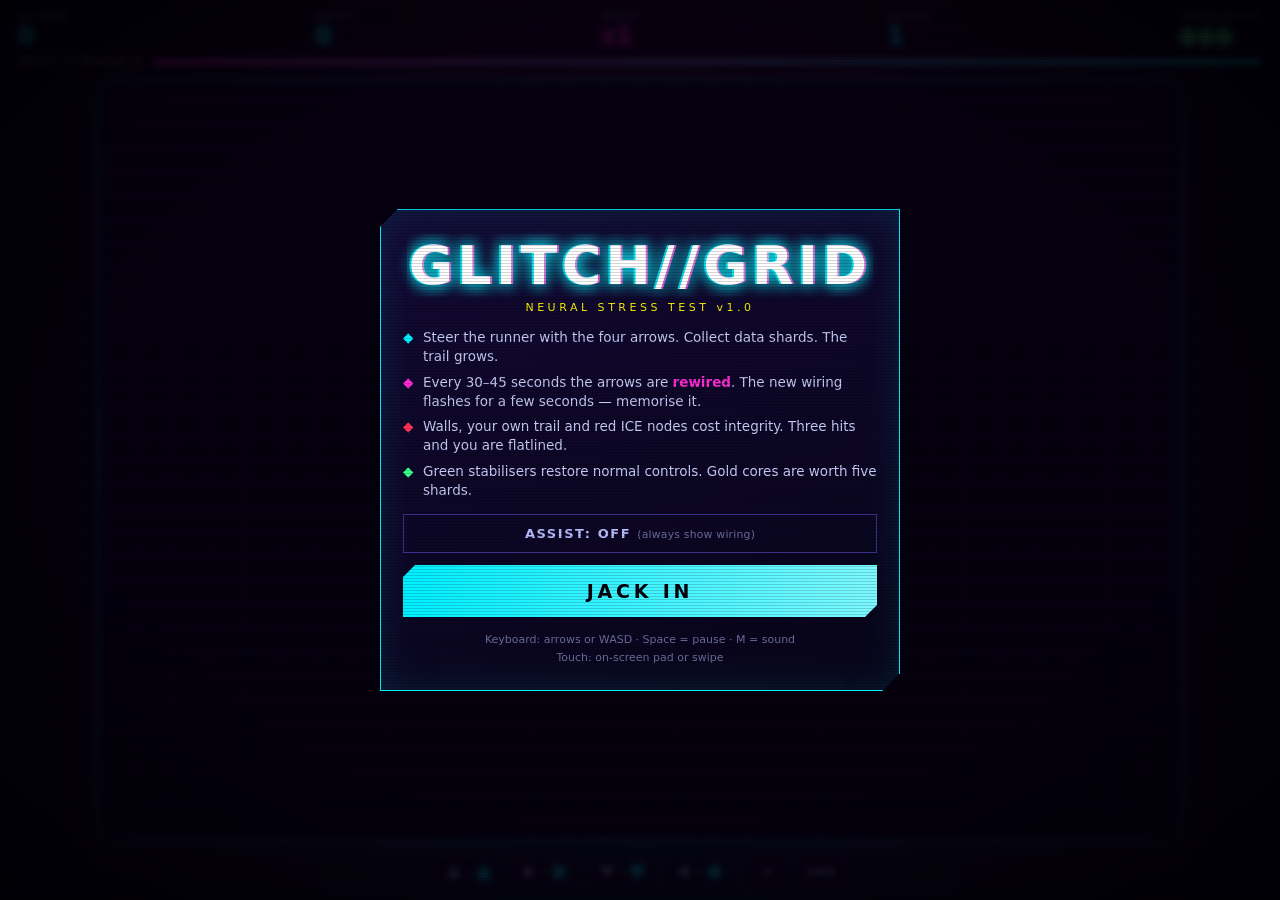
==== index.html @ 8e41fc2e "Add GLITCH//GRID, a cyberpunk grid-runner with scrambling controls Web-based Snake-like game: four-a" ====
<!DOCTYPE html>
<html lang="en">
<head>
<meta charset="utf-8">
<meta name="viewport" content="width=device-width, initial-scale=1, maximum-scale=1, user-scalable=no, viewport-fit=cover">
<meta name="theme-color" content="#05010d">
<meta name="apple-mobile-web-app-capable" content="yes">
<meta name="mobile-web-app-capable" content="yes">
<meta name="apple-mobile-web-app-status-bar-style" content="black-translucent">
<meta name="description" content="A cyberpunk grid-runner stress test: collect data shards while your controls get scrambled every 30 to 45 seconds.">
<title>GLITCH//GRID</title>
<link rel="icon" href="data:image/svg+xml,%3Csvg xmlns='http://www.w3.org/2000/svg' viewBox='0 0 32 32'%3E%3Crect width='32' height='32' fill='%2305010d'/%3E%3Cpath d='M16 4 28 16 16 28 4 16Z' fill='none' stroke='%2300f0ff' stroke-width='3'/%3E%3Crect x='13' y='13' width='6' height='6' fill='%23ff2bd6'/%3E%3C/svg%3E">
<link rel="stylesheet" href="style.css">
</head>
<body>
<div id="app">
  <header id="hud">
    <div class="stats">
      <div class="stat"><span class="lbl">SCORE</span><span class="val" id="score">0</span></div>
      <div class="stat"><span class="lbl">BEST</span><span class="val" id="best">0</span></div>
      <div class="stat"><span class="lbl">MULT</span><span class="val mag" id="mult">x1</span></div>
      <div class="stat"><span class="lbl">LEVEL</span><span class="val" id="level">1</span></div>
      <div class="stat"><span class="lbl">INTEGRITY</span><span class="val" id="lives" aria-label="lives"><i></i><i></i><i></i></span></div>
    </div>
    <div class="scramble" id="scrambleBox">
      <span class="lbl" id="scrambleLbl">NEXT SCRAMBLE</span>
      <div class="bar"><div id="scrambleBar"></div></div>
    </div>
  </header>

  <div id="main">
    <div id="stage">
      <canvas id="game" aria-label="Game board"></canvas>
      <div id="banner" aria-live="polite"></div>
    </div>

    <div id="controls">
      <div id="legend" aria-label="Current control mapping"></div>
      <div id="pad">
        <button class="pb" data-d="0" style="grid-area:u" aria-label="Up arrow"></button>
        <button class="pb" data-d="3" style="grid-area:l" aria-label="Left arrow"></button>
        <button class="pb" data-d="1" style="grid-area:r" aria-label="Right arrow"></button>
        <button class="pb" data-d="2" style="grid-area:d" aria-label="Down arrow"></button>
        <div class="hub" style="grid-area:c"></div>
      </div>
      <div id="sys">
        <button id="btnPause" class="sb" aria-label="Pause">II</button>
        <button id="btnMute" class="sb" aria-label="Toggle sound">SND</button>
      </div>
    </div>
  </div>

  <section id="ovTitle" class="overlay show">
    <div class="panel">
      <h1 class="glitch" data-t="GLITCH//GRID">GLITCH//GRID</h1>
      <p class="tag">NEURAL STRESS TEST v1.0</p>
      <ul class="how">
        <li><b class="cy">◆</b> Steer the runner with the four arrows. Collect data shards. The trail grows.</li>
        <li><b class="mg">◆</b> Every 30–45 seconds the arrows are <em>rewired</em>. The new wiring flashes for a few seconds — memorise it.</li>
        <li><b class="rd">◆</b> Walls, your own trail and red ICE nodes cost integrity. Three hits and you are flatlined.</li>
        <li><b class="gr">◆</b> Green stabilisers restore normal controls. Gold cores are worth five shards.</li>
      </ul>
      <button id="btnAssist" class="toggle" aria-pressed="false">ASSIST: OFF <small>(always show wiring)</small></button>
      <button id="btnStart" class="cta">JACK IN</button>
      <p class="keys">Keyboard: arrows or WASD · Space = pause · M = sound<br>Touch: on-screen pad or swipe</p>
    </div>
  </section>

  <section id="ovPause" class="overlay">
    <div class="panel small">
      <h2>PAUSED</h2>
      <button id="btnResume" class="cta">RESUME</button>
      <button id="btnQuit" class="toggle">ABORT RUN</button>
    </div>
  </section>

  <section id="ovOver" class="overlay">
    <div class="panel small">
      <h2 class="glitch rd" data-t="FLATLINED">FLATLINED</h2>
      <p id="newBest" class="newbest">NEW BEST</p>
      <dl class="res">
        <dt>SCORE</dt><dd id="rScore">0</dd>
        <dt>BEST</dt><dd id="rBest">0</dd>
        <dt>SHARDS</dt><dd id="rShards">0</dd>
        <dt>SCRAMBLES SURVIVED</dt><dd id="rScr">0</dd>
        <dt>TIME</dt><dd id="rTime">0:00</dd>
      </dl>
      <button id="btnAgain" class="cta">RUN AGAIN</button>
      <button id="btnMenu" class="toggle">MAIN MENU</button>
    </div>
  </section>
</div>
<div id="fx" aria-hidden="true"></div>
<script src="game.js"></script>
</body>
</html>
---- style.css ----
:root {
  --bg: #05010d;
  --panel: #0b0620;
  --cy: #00f0ff;
  --mg: #ff2bd6;
  --yl: #f9f002;
  --gr: #39ff88;
  --rd: #ff3355;
  --dim: #6b6f9c;
  --font: "Segoe UI", system-ui, -apple-system, Roboto, "Helvetica Neue", Arial, sans-serif;
}

* { box-sizing: border-box; -webkit-tap-highlight-color: transparent; }

html, body {
  margin: 0; height: 100%; overflow: hidden;
  background: var(--bg); color: #dfe6ff;
  font-family: var(--font);
  overscroll-behavior: none;
  -webkit-user-select: none; user-select: none;
  -webkit-touch-callout: none;
  -webkit-text-size-adjust: 100%; text-size-adjust: 100%;
}

button { font-family: var(--font); color: inherit; cursor: pointer; touch-action: manipulation; }

#app {
  position: fixed; left: 0; top: 0; width: 100%;
  height: 100vh; height: 100dvh;
  display: flex; flex-direction: column;
  padding: env(safe-area-inset-top) env(safe-area-inset-right) env(safe-area-inset-bottom) env(safe-area-inset-left);
  background:
    radial-gradient(ellipse at 50% -10%, rgba(255, 43, 214, .16), transparent 55%),
    radial-gradient(ellipse at 50% 110%, rgba(0, 240, 255, .14), transparent 55%),
    var(--bg);
}

/* ---------- HUD ---------- */
#hud { flex: none; padding: 6px 10px 4px; touch-action: none; }
.stats { display: flex; justify-content: space-between; gap: 6px; }
.stat { display: flex; flex-direction: column; min-width: 0; }
.lbl { font-size: 9px; letter-spacing: .16em; color: var(--dim); font-weight: 600; white-space: nowrap; }
.val {
  font-size: 18px; font-weight: 700; line-height: 1.15; color: var(--cy);
  text-shadow: 0 0 8px rgba(0, 240, 255, .7); font-variant-numeric: tabular-nums;
}
.val.mag { color: var(--mg); text-shadow: 0 0 8px rgba(255, 43, 214, .7); }
#lives { display: flex; gap: 4px; align-items: center; height: 21px; }
#lives i {
  width: 12px; height: 12px; transform: rotate(45deg);
  background: var(--gr); box-shadow: 0 0 8px var(--gr); transition: all .25s;
}
#lives i.off { background: transparent; box-shadow: none; outline: 1px solid #3a3d5c; outline-offset: -1px; }

.scramble { display: flex; align-items: center; gap: 8px; margin-top: 4px; }
.scramble .bar { flex: 1; height: 6px; background: #17123a; overflow: hidden; clip-path: polygon(4px 0, 100% 0, calc(100% - 4px) 100%, 0 100%); }
#scrambleBar {
  height: 100%; width: 100%; transform-origin: left center;
  background: linear-gradient(90deg, var(--mg), var(--cy));
}
.scramble.warn .lbl { color: var(--yl); animation: blink .3s steps(2) infinite; }
.scramble.warn #scrambleBar { background: var(--yl); }

/* ---------- Main ---------- */
#main { flex: 1; min-height: 0; display: flex; flex-direction: column; touch-action: none; }
#stage {
  flex: 1; min-height: 0; min-width: 0; position: relative;
  display: flex; align-items: center; justify-content: center;
  padding: 4px;
}
#game {
  display: block; background: #07031a;
  box-shadow: 0 0 0 1px rgba(0, 240, 255, .55), 0 0 22px rgba(0, 240, 255, .28), 0 0 60px rgba(255, 43, 214, .12);
}
#stage.warn #game { animation: warnBorder .3s steps(2) infinite; }
#stage.glitching #game { animation: chroma .5s steps(6) 1; }

#banner {
  position: absolute; left: 0; right: 0; top: 18%; text-align: center; pointer-events: none;
  font-size: clamp(18px, 5.6vw, 40px); font-weight: 800; letter-spacing: .12em;
  color: #fff; opacity: 0;
  text-shadow: 2px 0 var(--mg), -2px 0 var(--cy), 0 0 18px rgba(255, 43, 214, .8);
}
#banner small { display: block; font-size: .45em; letter-spacing: .2em; color: var(--yl); margin-top: 4px; text-shadow: none; }
#banner.show { animation: bannerIn 2.2s ease-out 1 both; }

/* ---------- Controls ---------- */
#controls {
  flex: none; display: flex; align-items: center; justify-content: center; gap: 14px;
  padding: 6px 10px 8px;
}
#legend { display: flex; gap: 8px; flex-wrap: wrap; justify-content: center; }
.chip {
  display: flex; align-items: center; gap: 3px; padding: 3px 6px;
  border: 1px solid #2a2460; background: rgba(11, 6, 32, .8);
  font-size: 12px; color: var(--dim); font-weight: 700;
}
.chip svg { width: 14px; height: 14px; fill: #8d92c4; flex: none; }
.chip svg.out { fill: var(--cy); filter: drop-shadow(0 0 4px var(--cy)); }
.chip.changed svg.out { fill: var(--mg); filter: drop-shadow(0 0 4px var(--mg)); }
.chip .q { width: 14px; text-align: center; color: var(--mg); }
#legend.flash .chip { animation: chipFlash .5s steps(4) 2; }

#pad {
  display: none;
  grid-template-areas: ". u ." "l c r" ". d .";
  grid-template-columns: repeat(3, var(--pb)); grid-template-rows: repeat(3, var(--pb));
  gap: 4px; --pb: clamp(48px, 16.5vw, 68px);
}
body.touch #pad { display: grid; }
.pb {
  border: 1px solid var(--cy); background: rgba(0, 240, 255, .07);
  display: flex; align-items: center; justify-content: center; padding: 0;
  clip-path: polygon(8px 0, 100% 0, 100% calc(100% - 8px), calc(100% - 8px) 100%, 0 100%, 0 8px);
  box-shadow: inset 0 0 12px rgba(0, 240, 255, .25);
  touch-action: none;
}
.pb svg { width: 46%; height: 46%; fill: var(--cy); filter: drop-shadow(0 0 5px var(--cy)); pointer-events: none; }
.pb.hit { background: rgba(255, 43, 214, .4); border-color: var(--mg); }
.pb.hit svg { fill: #fff; }
.hub { border: 1px dashed #2a2460; margin: 22%; transform: rotate(45deg); }

#sys { display: flex; gap: 8px; }
.sb {
  min-width: 44px; height: 40px; padding: 0 8px; font-size: 11px; font-weight: 700; letter-spacing: .08em;
  border: 1px solid #3a2f8a; background: rgba(11, 6, 32, .8); color: #b9bfff;
}
.sb:active, .sb.off { color: var(--dim); border-color: #2a2460; }
.sb.off { text-decoration: line-through; }

/* Touch portrait: legend column | pad | system column */
body.touch #controls { justify-content: space-between; }
body.touch #legend { flex-direction: column; flex-wrap: nowrap; gap: 5px; flex: 1; align-items: flex-start; }
body.touch #sys { flex-direction: column; flex: 1; align-items: flex-end; }

/* Short landscape (phones on their side): board left, controls right */
@media (orientation: landscape) and (max-height: 520px) {
  #hud { padding: 3px 10px 2px; }
  .stats { justify-content: flex-start; gap: 22px; }
  .stat { flex-direction: row; align-items: baseline; gap: 6px; }
  .val { font-size: 15px; }
  #lives { height: 16px; }
  .scramble { margin-top: 1px; }
  #main { flex-direction: row; }
  #controls, body.touch #controls { flex-direction: column; justify-content: center; gap: 8px; padding: 4px 12px; }
  body.touch #legend { flex-direction: row; flex-wrap: wrap; flex: none; justify-content: center; max-width: 130px; }
  body.touch #sys { flex-direction: row; flex: none; }
  #pad { --pb: clamp(44px, 15vh, 60px); }
  .sb { height: 32px; }
  .panel { padding: 14px 18px !important; }
  .how { display: none; }
}

@media (min-width: 900px) and (min-height: 600px) {
  #hud { padding: 10px 18px 6px; }
  .lbl { font-size: 11px; }
  .val { font-size: 24px; }
  #lives { height: 28px; }
  #lives i { width: 14px; height: 14px; }
  .chip { font-size: 15px; padding: 5px 9px; }
  .chip svg { width: 18px; height: 18px; }
}
@media (max-height: 600px) and (orientation: portrait) {
  .how { font-size: 12.5px; }
  .how li { margin: 4px 0; }
  .panel { padding: 16px 16px; }
  .keys { display: none; }
}

/* ---------- Overlays ---------- */
.overlay {
  position: absolute; inset: 0; z-index: 10; display: none;
  align-items: center; justify-content: center; padding: 14px;
  background: rgba(5, 1, 13, .84);
  -webkit-backdrop-filter: blur(3px); backdrop-filter: blur(3px);
  overflow-y: auto; touch-action: pan-y;
}
.overlay.show { display: flex; }
.panel {
  width: min(520px, 100%); margin: auto; padding: 24px 22px; text-align: center;
  background: linear-gradient(160deg, rgba(20, 10, 55, .95), rgba(8, 4, 26, .95));
  border: 1px solid var(--cy);
  clip-path: polygon(18px 0, 100% 0, 100% calc(100% - 18px), calc(100% - 18px) 100%, 0 100%, 0 18px);
  box-shadow: inset 0 0 40px rgba(0, 240, 255, .12);
}
.panel.small { width: min(380px, 100%); }
h1, h2 { margin: 0; font-weight: 800; letter-spacing: .08em; color: #fff; position: relative; display: inline-block; }
h1 { font-size: clamp(30px, 10vw, 54px); }
h2 { font-size: clamp(26px, 8vw, 40px); }
.glitch { text-shadow: 0 0 16px rgba(0, 240, 255, .7); }
.glitch::before, .glitch::after {
  content: attr(data-t); position: absolute; left: 0; top: 0; width: 100%; overflow: hidden;
}
.glitch::before { color: var(--cy); animation: gl1 2.6s infinite steps(1); transform: translateX(-2px); opacity: .8; mix-blend-mode: screen; }
.glitch::after { color: var(--mg); animation: gl2 3.1s infinite steps(1); transform: translateX(2px); opacity: .8; mix-blend-mode: screen; }
h2.rd { color: var(--rd); text-shadow: 0 0 16px rgba(255, 51, 85, .8); }
.tag { margin: 4px 0 14px; font-size: 11px; letter-spacing: .32em; color: var(--yl); }
.how { list-style: none; padding: 0; margin: 0 0 14px; text-align: left; font-size: 13.5px; line-height: 1.4; color: #c5cbf5; }
.how li { margin: 7px 0; padding-left: 20px; position: relative; }
.how li b { position: absolute; left: 0; top: 0; }
.how em { color: var(--mg); font-style: normal; font-weight: 700; }
.cy { color: var(--cy); } .mg { color: var(--mg); } .rd { color: var(--rd); } .gr { color: var(--gr); }

.cta {
  display: block; width: 100%; margin: 12px 0 0; padding: 15px 10px;
  font-size: 19px; font-weight: 800; letter-spacing: .2em; color: #05010d;
  background: linear-gradient(90deg, var(--cy), #7df9ff); border: 0;
  clip-path: polygon(12px 0, 100% 0, 100% calc(100% - 12px), calc(100% - 12px) 100%, 0 100%, 0 12px);
  animation: pulse 1.6s ease-in-out infinite;
}
.cta:active { filter: brightness(1.3); transform: translateY(1px); }
.toggle {
  display: block; width: 100%; margin: 10px 0 0; padding: 11px 10px;
  font-size: 13px; font-weight: 700; letter-spacing: .12em;
  background: transparent; border: 1px solid #3a2f8a; color: #b9bfff;
}
.toggle small { font-weight: 400; letter-spacing: .02em; color: var(--dim); }
.toggle[aria-pressed="true"] { border-color: var(--gr); color: var(--gr); box-shadow: inset 0 0 14px rgba(57, 255, 136, .2); }
.keys { margin: 14px 0 0; font-size: 11px; line-height: 1.6; color: var(--dim); }

.res { display: grid; grid-template-columns: 1fr auto; gap: 6px 14px; margin: 14px 0 4px; text-align: left; }
.res dt { font-size: 11px; letter-spacing: .16em; color: var(--dim); align-self: center; }
.res dd { margin: 0; font-size: 18px; font-weight: 700; color: var(--cy); text-align: right; font-variant-numeric: tabular-nums; }
.newbest { display: none; margin: 6px 0 0; color: var(--yl); font-weight: 800; letter-spacing: .3em; font-size: 13px; animation: blink .5s steps(2) infinite; }
.newbest.show { display: block; }

/* Scanlines + vignette */
#fx {
  position: fixed; inset: 0; pointer-events: none; z-index: 20;
  background:
    repeating-linear-gradient(0deg, rgba(0, 0, 0, .16) 0 1px, transparent 1px 3px),
    radial-gradient(ellipse at center, transparent 60%, rgba(0, 0, 0, .5) 100%);
}

@keyframes blink { 50% { opacity: .25; } }
@keyframes pulse { 50% { box-shadow: 0 0 22px rgba(0, 240, 255, .7); filter: brightness(1.12); } }
@keyframes warnBorder {
  0% { box-shadow: 0 0 0 2px var(--yl), 0 0 26px rgba(249, 240, 2, .6); }
  100% { box-shadow: 0 0 0 2px var(--mg), 0 0 26px rgba(255, 43, 214, .6); }
}
@keyframes chroma {
  0% { transform: translate(3px, 0) skewX(2deg); filter: hue-rotate(90deg) saturate(2); }
  20% { transform: translate(-4px, 1px); filter: hue-rotate(200deg); }
  40% { transform: translate(2px, -2px) skewX(-3deg); filter: invert(.15) hue-rotate(300deg); }
  60% { transform: translate(-2px, 0); filter: hue-rotate(45deg) saturate(3); }
  80% { transform: translate(1px, 1px); filter: none; }
  100% { transform: none; filter: none; }
}
@keyframes bannerIn {
  0% { opacity: 0; transform: scale(1.5) skewX(-12deg); letter-spacing: .5em; }
  8% { opacity: 1; transform: scale(1) skewX(0); letter-spacing: .12em; }
  12% { transform: translateX(-5px); } 16% { transform: translateX(5px); } 20% { transform: none; }
  75% { opacity: 1; }
  100% { opacity: 0; transform: translateY(-10px); }
}
@keyframes chipFlash { 50% { border-color: var(--mg); background: rgba(255, 43, 214, .3); } }
@keyframes gl1 {
  0%, 100% { clip-path: inset(0 0 100% 0); }
  10% { clip-path: inset(10% 0 62% 0); } 12% { clip-path: inset(0 0 100% 0); }
  48% { clip-path: inset(55% 0 20% 0); } 51% { clip-path: inset(0 0 100% 0); }
  80% { clip-path: inset(30% 0 45% 0); } 82% { clip-path: inset(0 0 100% 0); }
}
@keyframes gl2 {
  0%, 100% { clip-path: inset(0 0 100% 0); }
  22% { clip-path: inset(70% 0 8% 0); } 25% { clip-path: inset(0 0 100% 0); }
  60% { clip-path: inset(15% 0 68% 0); } 63% { clip-path: inset(0 0 100% 0); }
  90% { clip-path: inset(45% 0 30% 0); } 93% { clip-path: inset(0 0 100% 0); }
}

@media (prefers-reduced-motion: reduce) {
  .glitch::before, .glitch::after { display: none; }
  .cta, .newbest { animation: none; }
  #stage.glitching #game { animation: none; }
  #banner.show { animation-timing-function: linear; }
}
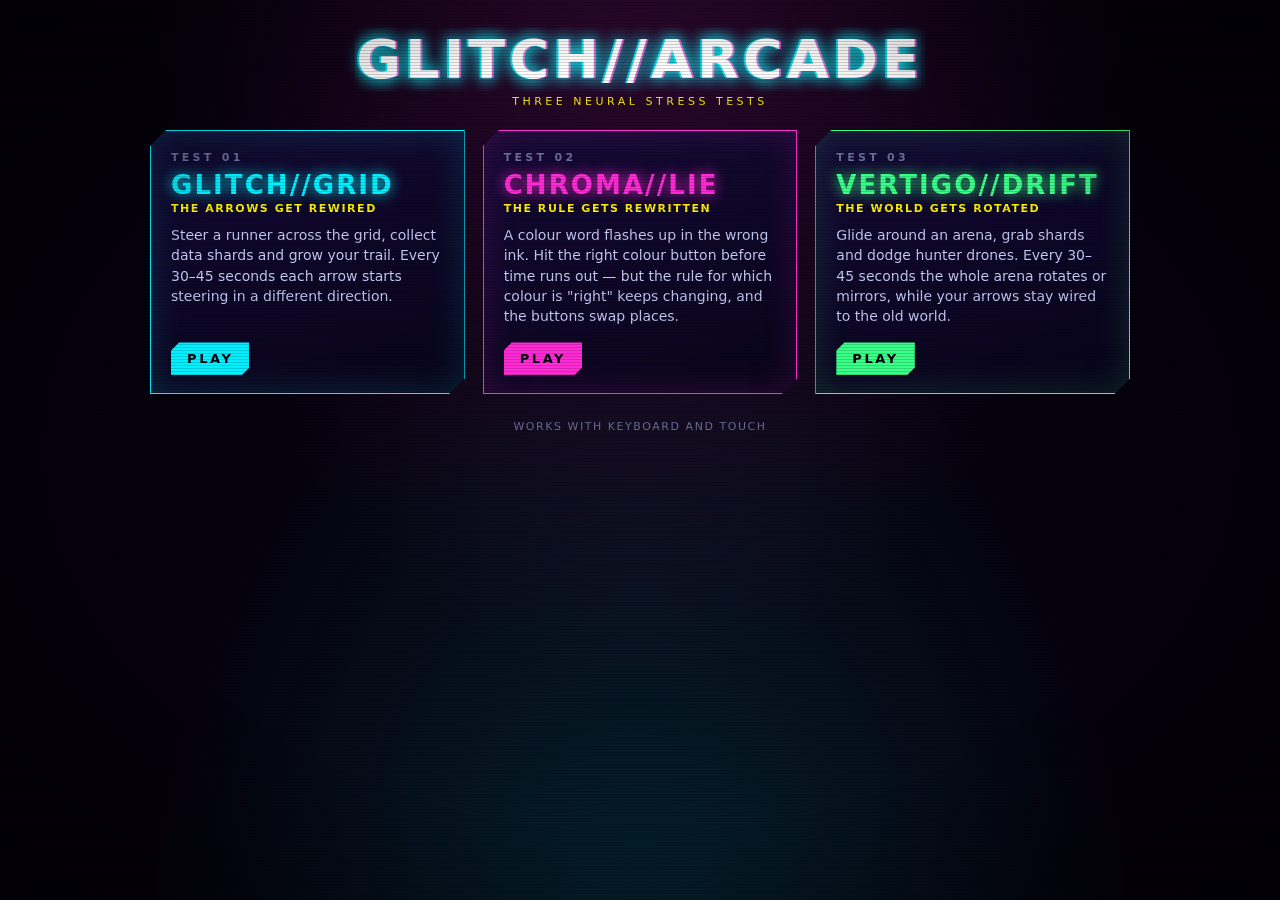
==== commit 9b132e9a: "Add start page and two more stress-test games CHROMA//LIE: colour words in the wrong ink; the rule f" ====
--- a/index.html
+++ b/index.html
@@ -2,95 +2,42 @@
 <html lang="en">
 <head>
 <meta charset="utf-8">
-<meta name="viewport" content="width=device-width, initial-scale=1, maximum-scale=1, user-scalable=no, viewport-fit=cover">
+<meta name="viewport" content="width=device-width, initial-scale=1, viewport-fit=cover">
 <meta name="theme-color" content="#05010d">
-<meta name="apple-mobile-web-app-capable" content="yes">
-<meta name="mobile-web-app-capable" content="yes">
-<meta name="apple-mobile-web-app-status-bar-style" content="black-translucent">
-<meta name="description" content="A cyberpunk grid-runner stress test: collect data shards while your controls get scrambled every 30 to 45 seconds.">
-<title>GLITCH//GRID</title>
+<meta name="description" content="Three cyberpunk stress-test games. In each one the rules shift under you every few seconds.">
+<title>GLITCH//ARCADE</title>
 <link rel="icon" href="data:image/svg+xml,%3Csvg xmlns='http://www.w3.org/2000/svg' viewBox='0 0 32 32'%3E%3Crect width='32' height='32' fill='%2305010d'/%3E%3Cpath d='M16 4 28 16 16 28 4 16Z' fill='none' stroke='%2300f0ff' stroke-width='3'/%3E%3Crect x='13' y='13' width='6' height='6' fill='%23ff2bd6'/%3E%3C/svg%3E">
 <link rel="stylesheet" href="style.css">
 </head>
 <body>
-<div id="app">
-  <header id="hud">
-    <div class="stats">
-      <div class="stat"><span class="lbl">SCORE</span><span class="val" id="score">0</span></div>
-      <div class="stat"><span class="lbl">BEST</span><span class="val" id="best">0</span></div>
-      <div class="stat"><span class="lbl">MULT</span><span class="val mag" id="mult">x1</span></div>
-      <div class="stat"><span class="lbl">LEVEL</span><span class="val" id="level">1</span></div>
-      <div class="stat"><span class="lbl">INTEGRITY</span><span class="val" id="lives" aria-label="lives"><i></i><i></i><i></i></span></div>
-    </div>
-    <div class="scramble" id="scrambleBox">
-      <span class="lbl" id="scrambleLbl">NEXT SCRAMBLE</span>
-      <div class="bar"><div id="scrambleBar"></div></div>
-    </div>
-  </header>
-
-  <div id="main">
-    <div id="stage">
-      <canvas id="game" aria-label="Game board"></canvas>
-      <div id="banner" aria-live="polite"></div>
-    </div>
-
-    <div id="controls">
-      <div id="legend" aria-label="Current control mapping"></div>
-      <div id="pad">
-        <button class="pb" data-d="0" style="grid-area:u" aria-label="Up arrow"></button>
-        <button class="pb" data-d="3" style="grid-area:l" aria-label="Left arrow"></button>
-        <button class="pb" data-d="1" style="grid-area:r" aria-label="Right arrow"></button>
-        <button class="pb" data-d="2" style="grid-area:d" aria-label="Down arrow"></button>
-        <div class="hub" style="grid-area:c"></div>
-      </div>
-      <div id="sys">
-        <button id="btnPause" class="sb" aria-label="Pause">II</button>
-        <button id="btnMute" class="sb" aria-label="Toggle sound">SND</button>
-      </div>
-    </div>
+<main id="hub">
+  <h1 class="glitch" data-t="GLITCH//ARCADE">GLITCH//ARCADE</h1>
+  <p class="tag">THREE NEURAL STRESS TESTS</p>
+  <div class="cards">
+    <a class="card" href="grid.html" style="--k:#00f0ff">
+      <span class="no">TEST 01</span>
+      <h2>GLITCH//GRID</h2>
+      <span class="twist">THE ARROWS GET REWIRED</span>
+      <p>Steer a runner across the grid, collect data shards and grow your trail. Every 30–45 seconds each arrow starts steering in a different direction.</p>
+      <span class="go">PLAY</span>
+    </a>
+    <a class="card" href="chroma.html" style="--k:#ff2bd6">
+      <span class="no">TEST 02</span>
+      <h2>CHROMA//LIE</h2>
+      <span class="twist">THE RULE GETS REWRITTEN</span>
+      <p>A colour word flashes up in the wrong ink. Hit the right colour button before time runs out — but the rule for which colour is "right" keeps changing, and the buttons swap places.</p>
+      <span class="go">PLAY</span>
+    </a>
+    <a class="card" href="vertigo.html" style="--k:#39ff88">
+      <span class="no">TEST 03</span>
+      <h2>VERTIGO//DRIFT</h2>
+      <span class="twist">THE WORLD GETS ROTATED</span>
+      <p>Glide around an arena, grab shards and dodge hunter drones. Every 30–45 seconds the whole arena rotates or mirrors, while your arrows stay wired to the old world.</p>
+      <span class="go">PLAY</span>
+    </a>
   </div>
-
-  <section id="ovTitle" class="overlay show">
-    <div class="panel">
-      <h1 class="glitch" data-t="GLITCH//GRID">GLITCH//GRID</h1>
-      <p class="tag">NEURAL STRESS TEST v1.0</p>
-      <ul class="how">
-        <li><b class="cy">◆</b> Steer the runner with the four arrows. Collect data shards. The trail grows.</li>
-        <li><b class="mg">◆</b> Every 30–45 seconds the arrows are <em>rewired</em>. The new wiring flashes for a few seconds — memorise it.</li>
-        <li><b class="rd">◆</b> Walls, your own trail and red ICE nodes cost integrity. Three hits and you are flatlined.</li>
-        <li><b class="gr">◆</b> Green stabilisers restore normal controls. Gold cores are worth five shards.</li>
-      </ul>
-      <button id="btnAssist" class="toggle" aria-pressed="false">ASSIST: OFF <small>(always show wiring)</small></button>
-      <button id="btnStart" class="cta">JACK IN</button>
-      <p class="keys">Keyboard: arrows or WASD · Space = pause · M = sound<br>Touch: on-screen pad or swipe</p>
-    </div>
-  </section>
-
-  <section id="ovPause" class="overlay">
-    <div class="panel small">
-      <h2>PAUSED</h2>
-      <button id="btnResume" class="cta">RESUME</button>
-      <button id="btnQuit" class="toggle">ABORT RUN</button>
-    </div>
-  </section>
-
-  <section id="ovOver" class="overlay">
-    <div class="panel small">
-      <h2 class="glitch rd" data-t="FLATLINED">FLATLINED</h2>
-      <p id="newBest" class="newbest">NEW BEST</p>
-      <dl class="res">
-        <dt>SCORE</dt><dd id="rScore">0</dd>
-        <dt>BEST</dt><dd id="rBest">0</dd>
-        <dt>SHARDS</dt><dd id="rShards">0</dd>
-        <dt>SCRAMBLES SURVIVED</dt><dd id="rScr">0</dd>
-        <dt>TIME</dt><dd id="rTime">0:00</dd>
-      </dl>
-      <button id="btnAgain" class="cta">RUN AGAIN</button>
-      <button id="btnMenu" class="toggle">MAIN MENU</button>
-    </div>
-  </section>
-</div>
+  <p class="foot">WORKS WITH KEYBOARD AND TOUCH</p>
+</main>
 <div id="fx" aria-hidden="true"></div>
-<script src="game.js"></script>
 </body>
 </html>
--- a/style.css
+++ b/style.css
@@ -273,3 +273,26 @@
   #stage.glitching #game { animation: none; }
   #banner.show { animation-timing-function: linear; }
 }
+
+/* ---------- Shared additions for the arcade ---------- */
+.back { display: inline-block; margin-top: 14px; padding: 6px 10px; font-size: 12px; font-weight: 700; letter-spacing: .18em; color: var(--mg); text-decoration: none; }
+.back:active { color: #fff; }
+body.padalways #pad { display: grid; }
+
+/* Hub */
+#hub { position: fixed; inset: 0; overflow-y: auto; -webkit-overflow-scrolling: touch; text-align: center;
+  padding: calc(env(safe-area-inset-top) + 28px) 16px calc(env(safe-area-inset-bottom) + 28px);
+  background: radial-gradient(ellipse at 50% -10%, rgba(255, 43, 214, .18), transparent 55%), radial-gradient(ellipse at 50% 110%, rgba(0, 240, 255, .14), transparent 55%), var(--bg); }
+#hub .cards { display: grid; grid-template-columns: repeat(auto-fit, minmax(250px, 1fr)); gap: 18px; max-width: 980px; margin: 22px auto 0; }
+.card { display: flex; flex-direction: column; text-align: left; text-decoration: none; color: #dfe6ff; padding: 20px 20px 18px;
+  background: linear-gradient(160deg, rgba(20, 10, 55, .95), rgba(8, 4, 26, .95)); border: 1px solid var(--k);
+  clip-path: polygon(16px 0, 100% 0, 100% calc(100% - 16px), calc(100% - 16px) 100%, 0 100%, 0 16px);
+  box-shadow: inset 0 0 34px color-mix(in srgb, var(--k) 16%, transparent); transition: transform .15s, filter .15s; }
+.card:hover, .card:active { transform: translateY(-3px); filter: brightness(1.25); }
+.card .no { font-size: 11px; letter-spacing: .3em; color: var(--dim); font-weight: 700; }
+.card h2 { font-size: 26px; margin: 6px 0 2px; color: var(--k); text-shadow: 0 0 14px var(--k); }
+.card .twist { font-size: 11px; letter-spacing: .14em; color: var(--yl); font-weight: 700; margin-bottom: 10px; }
+.card p { margin: 0 0 16px; font-size: 14px; line-height: 1.45; color: #c5cbf5; flex: 1; }
+.card .go { align-self: flex-start; padding: 9px 16px; font-weight: 800; letter-spacing: .2em; font-size: 13px; color: #05010d; background: var(--k);
+  clip-path: polygon(8px 0, 100% 0, 100% calc(100% - 8px), calc(100% - 8px) 100%, 0 100%, 0 8px); }
+#hub .foot { margin-top: 26px; font-size: 11px; letter-spacing: .14em; color: var(--dim); }
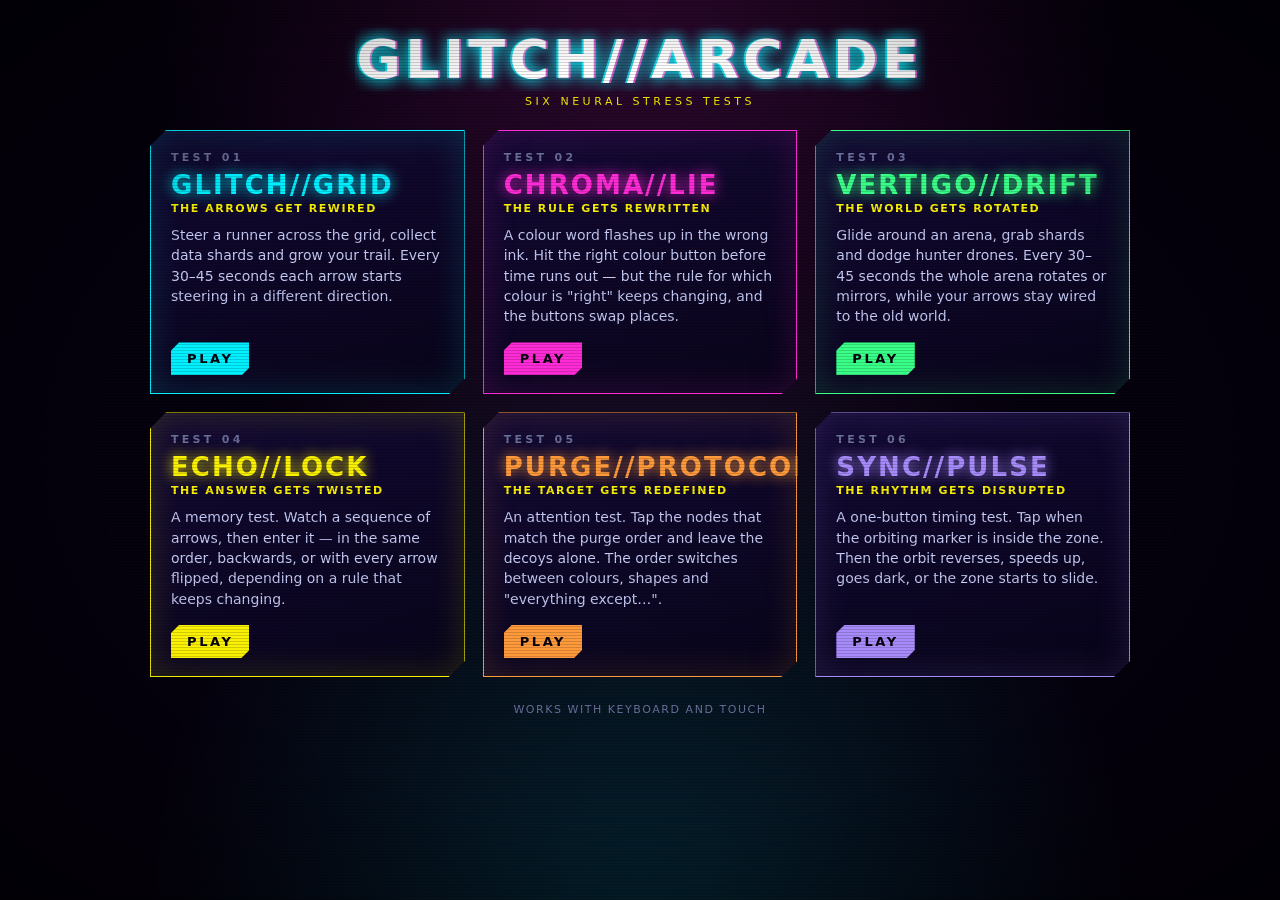
==== commit 01c71963: "Add three games with different mechanics: memory, target tapping, timing ECHO//LOCK: enter a shown a" ====
--- a/index.html
+++ b/index.html
@@ -4,7 +4,7 @@
 <meta charset="utf-8">
 <meta name="viewport" content="width=device-width, initial-scale=1, viewport-fit=cover">
 <meta name="theme-color" content="#05010d">
-<meta name="description" content="Three cyberpunk stress-test games. In each one the rules shift under you every few seconds.">
+<meta name="description" content="Six cyberpunk stress-test games. In each one the rules shift under you every few seconds.">
 <title>GLITCH//ARCADE</title>
 <link rel="icon" href="data:image/svg+xml,%3Csvg xmlns='http://www.w3.org/2000/svg' viewBox='0 0 32 32'%3E%3Crect width='32' height='32' fill='%2305010d'/%3E%3Cpath d='M16 4 28 16 16 28 4 16Z' fill='none' stroke='%2300f0ff' stroke-width='3'/%3E%3Crect x='13' y='13' width='6' height='6' fill='%23ff2bd6'/%3E%3C/svg%3E">
 <link rel="stylesheet" href="style.css">
@@ -12,7 +12,7 @@
 <body>
 <main id="hub">
   <h1 class="glitch" data-t="GLITCH//ARCADE">GLITCH//ARCADE</h1>
-  <p class="tag">THREE NEURAL STRESS TESTS</p>
+  <p class="tag">SIX NEURAL STRESS TESTS</p>
   <div class="cards">
     <a class="card" href="grid.html" style="--k:#00f0ff">
       <span class="no">TEST 01</span>
@@ -35,6 +35,27 @@
       <p>Glide around an arena, grab shards and dodge hunter drones. Every 30–45 seconds the whole arena rotates or mirrors, while your arrows stay wired to the old world.</p>
       <span class="go">PLAY</span>
     </a>
+    <a class="card" href="echo.html" style="--k:#f9f002">
+      <span class="no">TEST 04</span>
+      <h2>ECHO//LOCK</h2>
+      <span class="twist">THE ANSWER GETS TWISTED</span>
+      <p>A memory test. Watch a sequence of arrows, then enter it — in the same order, backwards, or with every arrow flipped, depending on a rule that keeps changing.</p>
+      <span class="go">PLAY</span>
+    </a>
+    <a class="card" href="purge.html" style="--k:#ff9a3c">
+      <span class="no">TEST 05</span>
+      <h2>PURGE//PROTOCOL</h2>
+      <span class="twist">THE TARGET GETS REDEFINED</span>
+      <p>An attention test. Tap the nodes that match the purge order and leave the decoys alone. The order switches between colours, shapes and "everything except…".</p>
+      <span class="go">PLAY</span>
+    </a>
+    <a class="card" href="sync.html" style="--k:#a78bfa">
+      <span class="no">TEST 06</span>
+      <h2>SYNC//PULSE</h2>
+      <span class="twist">THE RHYTHM GETS DISRUPTED</span>
+      <p>A one-button timing test. Tap when the orbiting marker is inside the zone. Then the orbit reverses, speeds up, goes dark, or the zone starts to slide.</p>
+      <span class="go">PLAY</span>
+    </a>
   </div>
   <p class="foot">WORKS WITH KEYBOARD AND TOUCH</p>
 </main>
--- a/style.css
+++ b/style.css
@@ -296,3 +296,13 @@
 .card .go { align-self: flex-start; padding: 9px 16px; font-weight: 800; letter-spacing: .2em; font-size: 13px; color: #05010d; background: var(--k);
   clip-path: polygon(8px 0, 100% 0, 100% calc(100% - 8px), calc(100% - 8px) 100%, 0 100%, 0 8px); }
 #hub .foot { margin-top: 26px; font-size: 11px; letter-spacing: .14em; color: var(--dim); }
+
+/* ---------- Shared by the later games ---------- */
+#rule { text-align: center; flex: none; }
+#ruleName { display: block; font-size: clamp(22px, 6.5vw, 40px); font-weight: 800; letter-spacing: .14em; color: var(--yl); text-shadow: 0 0 14px rgba(249, 240, 2, .6); }
+#ruleDesc { display: block; font-size: clamp(12px, 3.4vw, 16px); color: #c5cbf5; margin-top: 2px; min-height: 1.2em; }
+body.nopad #pad { display: none !important; }
+body.nopad #legend { display: none !important; }
+body.nopad #controls { justify-content: center !important; }
+body.nopad #sys { flex-direction: row !important; flex: none !important; }
+#hub h1 { font-size: clamp(24px, 8.4vw, 54px); }
